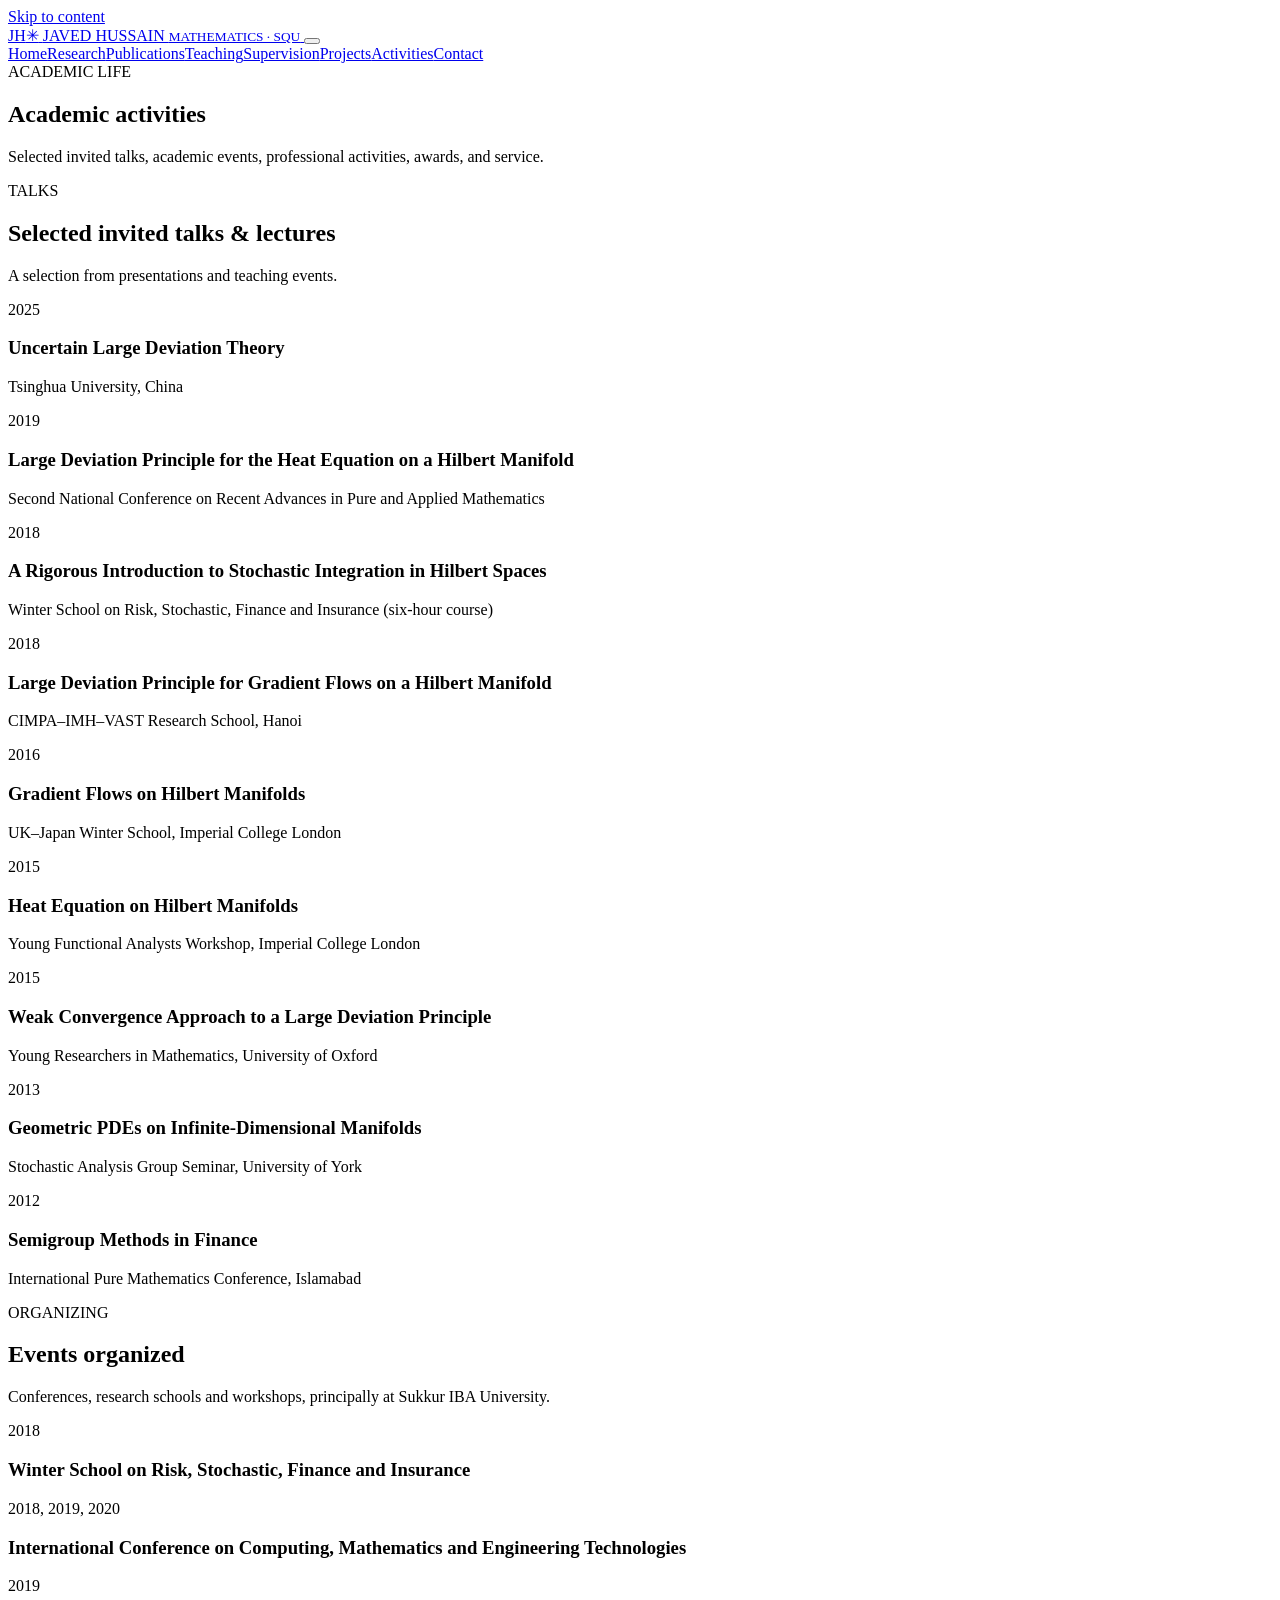
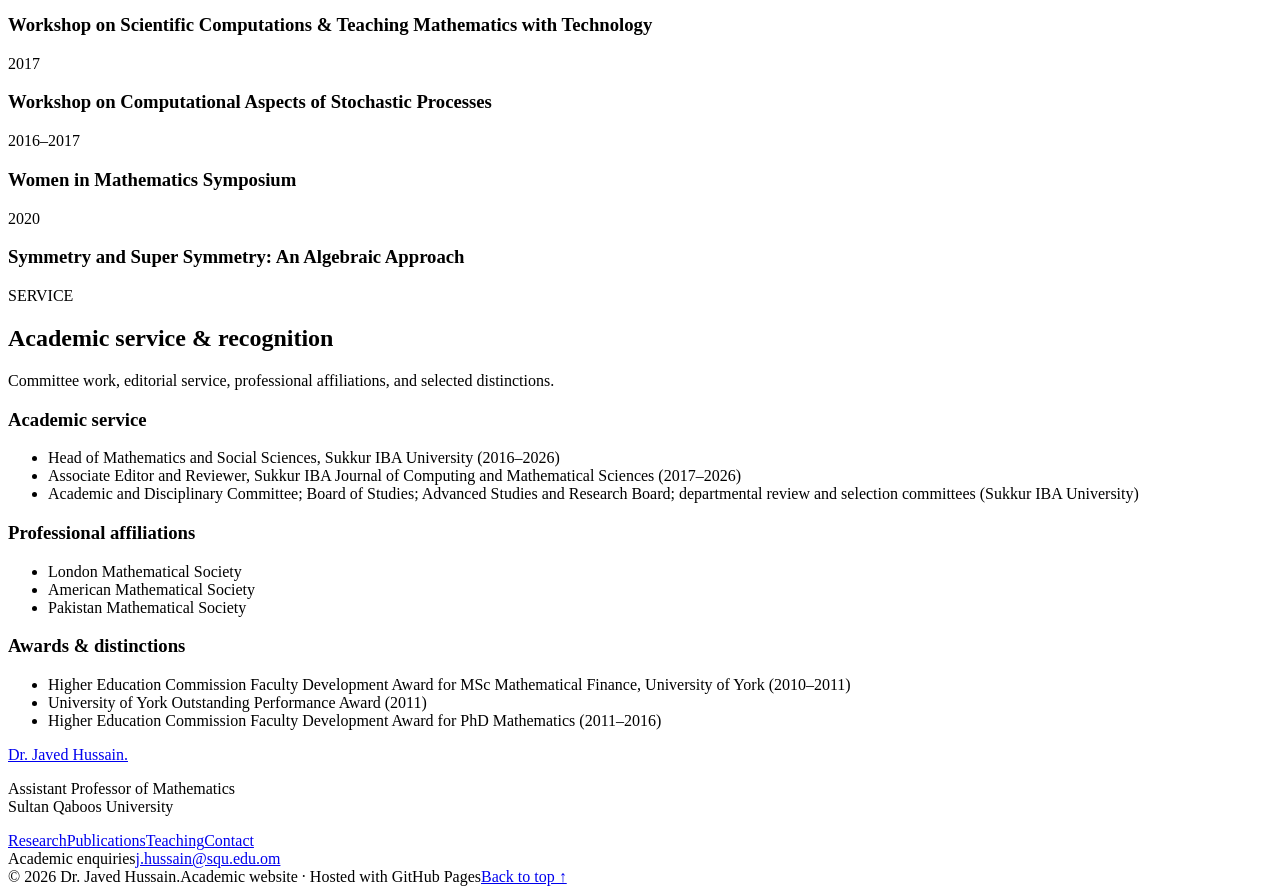
==== activities.html @ 92d04ea2 "Add files via upload" ====
<!doctype html>
<html lang="en">
<head>
  <meta charset="utf-8">
  <meta name="viewport" content="width=device-width, initial-scale=1">
  <meta name="theme-color" content="#193244">
  <meta name="description" content="Selected invited talks, conferences, workshops, awards and academic service.">
  <meta property="og:type" content="website">
  <meta property="og:title" content="Academic activities | Dr. Javed Hussain">
  <meta property="og:description" content="Selected invited talks, conferences, workshops, awards and academic service.">
  <meta property="og:image" content="assets/javed-photo.webp">
  <title>Academic activities | Dr. Javed Hussain</title>
  <link rel="icon" href="assets/favicon.svg" type="image/svg+xml">
  <link rel="stylesheet" href="assets/styles.css">
  <script src="assets/main.js" defer></script>
</head>
<body>
  <a class="skip-link" href="#main">Skip to content</a>
  <header class="site-header" id="top">
    <div class="container nav-inner">
      <a class="brand" href="index.html" aria-label="Dr. Javed Hussain, home">
        <span class="brand-monogram">JH<span class="brand-star">✳</span></span>
        <span class="brand-name">JAVED HUSSAIN <small>MATHEMATICS · SQU</small></span>
      </a>
      <button class="menu-toggle" id="menu-toggle" type="button" aria-controls="primary-nav" aria-expanded="false" aria-label="Open navigation"><span></span><span></span><span></span></button>
      <nav class="primary-nav" id="primary-nav" aria-label="Primary navigation">
      <a href="index.html" >Home</a><a href="research.html" >Research</a><a href="publications.html" >Publications</a><a href="teaching.html" >Teaching</a><a href="supervision.html" >Supervision</a><a href="projects.html" >Projects</a><a href="activities.html" aria-current="page">Activities</a><a href="contact.html" >Contact</a>
      </nav>
    </div>
  </header>
  <main id="main"><section class="page-intro container"><span class="eyebrow">ACADEMIC LIFE</span><h1>Academic activities</h1><p>Selected invited talks, academic events, professional activities, awards, and service.</p></section><section class="container section-spacing compact-top"><div class="section-head"><div><span class="eyebrow">TALKS</span><h2>Selected invited talks &amp; lectures</h2><p>A selection from presentations and teaching events.</p></div></div><div class="timeline"><article class="timeline-item"><div class="timeline-date">2025</div><div><h3>Uncertain Large Deviation Theory</h3><p>Tsinghua University, China</p></div></article><article class="timeline-item"><div class="timeline-date">2019</div><div><h3>Large Deviation Principle for the Heat Equation on a Hilbert Manifold</h3><p>Second National Conference on Recent Advances in Pure and Applied Mathematics</p></div></article><article class="timeline-item"><div class="timeline-date">2018</div><div><h3>A Rigorous Introduction to Stochastic Integration in Hilbert Spaces</h3><p>Winter School on Risk, Stochastic, Finance and Insurance (six-hour course)</p></div></article><article class="timeline-item"><div class="timeline-date">2018</div><div><h3>Large Deviation Principle for Gradient Flows on a Hilbert Manifold</h3><p>CIMPA–IMH–VAST Research School, Hanoi</p></div></article><article class="timeline-item"><div class="timeline-date">2016</div><div><h3>Gradient Flows on Hilbert Manifolds</h3><p>UK–Japan Winter School, Imperial College London</p></div></article><article class="timeline-item"><div class="timeline-date">2015</div><div><h3>Heat Equation on Hilbert Manifolds</h3><p>Young Functional Analysts Workshop, Imperial College London</p></div></article><article class="timeline-item"><div class="timeline-date">2015</div><div><h3>Weak Convergence Approach to a Large Deviation Principle</h3><p>Young Researchers in Mathematics, University of Oxford</p></div></article><article class="timeline-item"><div class="timeline-date">2013</div><div><h3>Geometric PDEs on Infinite-Dimensional Manifolds</h3><p>Stochastic Analysis Group Seminar, University of York</p></div></article><article class="timeline-item"><div class="timeline-date">2012</div><div><h3>Semigroup Methods in Finance</h3><p>International Pure Mathematics Conference, Islamabad</p></div></article></div></section><section class="section-tint"><div class="container section-spacing"><div class="section-head"><div><span class="eyebrow">ORGANIZING</span><h2>Events organized</h2><p>Conferences, research schools and workshops, principally at Sukkur IBA University.</p></div></div><div class="events-grid"><article class="event-card"><span class="year-tag">2018</span><h3>Winter School on Risk, Stochastic, Finance and Insurance</h3></article><article class="event-card"><span class="year-tag">2018, 2019, 2020</span><h3>International Conference on Computing, Mathematics and Engineering Technologies</h3></article><article class="event-card"><span class="year-tag">2019</span><h3>Workshop on Scientific Computations &amp; Teaching Mathematics with Technology</h3></article><article class="event-card"><span class="year-tag">2017</span><h3>Workshop on Computational Aspects of Stochastic Processes</h3></article><article class="event-card"><span class="year-tag">2016–2017</span><h3>Women in Mathematics Symposium</h3></article><article class="event-card"><span class="year-tag">2020</span><h3>Symmetry and Super Symmetry: An Algebraic Approach</h3></article></div></div></section><section class="container section-spacing"><div class="section-head"><div><span class="eyebrow">SERVICE</span><h2>Academic service &amp; recognition</h2><p>Committee work, editorial service, professional affiliations, and selected distinctions.</p></div></div><div class="three-cols"><div><h3 class="subsection-label">Academic service</h3><ul class="plain-list"><li>Head of Mathematics and Social Sciences, Sukkur IBA University (2016–2026)</li><li>Associate Editor and Reviewer, Sukkur IBA Journal of Computing and Mathematical Sciences (2017–2026)</li><li>Academic and Disciplinary Committee; Board of Studies; Advanced Studies and Research Board; departmental review and selection committees (Sukkur IBA University)</li></ul></div><div><h3 class="subsection-label">Professional affiliations</h3><ul class="plain-list"><li>London Mathematical Society</li><li>American Mathematical Society</li><li>Pakistan Mathematical Society</li></ul></div><div><h3 class="subsection-label">Awards &amp; distinctions</h3><ul class="plain-list"><li>Higher Education Commission Faculty Development Award for MSc Mathematical Finance, University of York (2010–2011)</li><li>University of York Outstanding Performance Award (2011)</li><li>Higher Education Commission Faculty Development Award for PhD Mathematics (2011–2016)</li></ul></div></div></section></main>
  <footer class="site-footer">
    <div class="container footer-top"><div><a class="footer-name" href="index.html">Dr. Javed Hussain<span class="dot">.</span></a><p>Assistant Professor of Mathematics<br>Sultan Qaboos University</p></div><div class="footer-links"><a href="research.html">Research</a><a href="publications.html">Publications</a><a href="teaching.html">Teaching</a><a href="contact.html">Contact</a></div><div class="footer-contact"><span>Academic enquiries</span><a href="mailto:j.hussain@squ.edu.om">j.hussain@squ.edu.om</a></div></div>
    <div class="container footer-bottom"><span>© <span id="year">2026</span> Dr. Javed Hussain.</span><span>Academic website · Hosted with GitHub Pages</span><a href="#top">Back to top ↑</a></div>
  </footer>
</body>
</html>
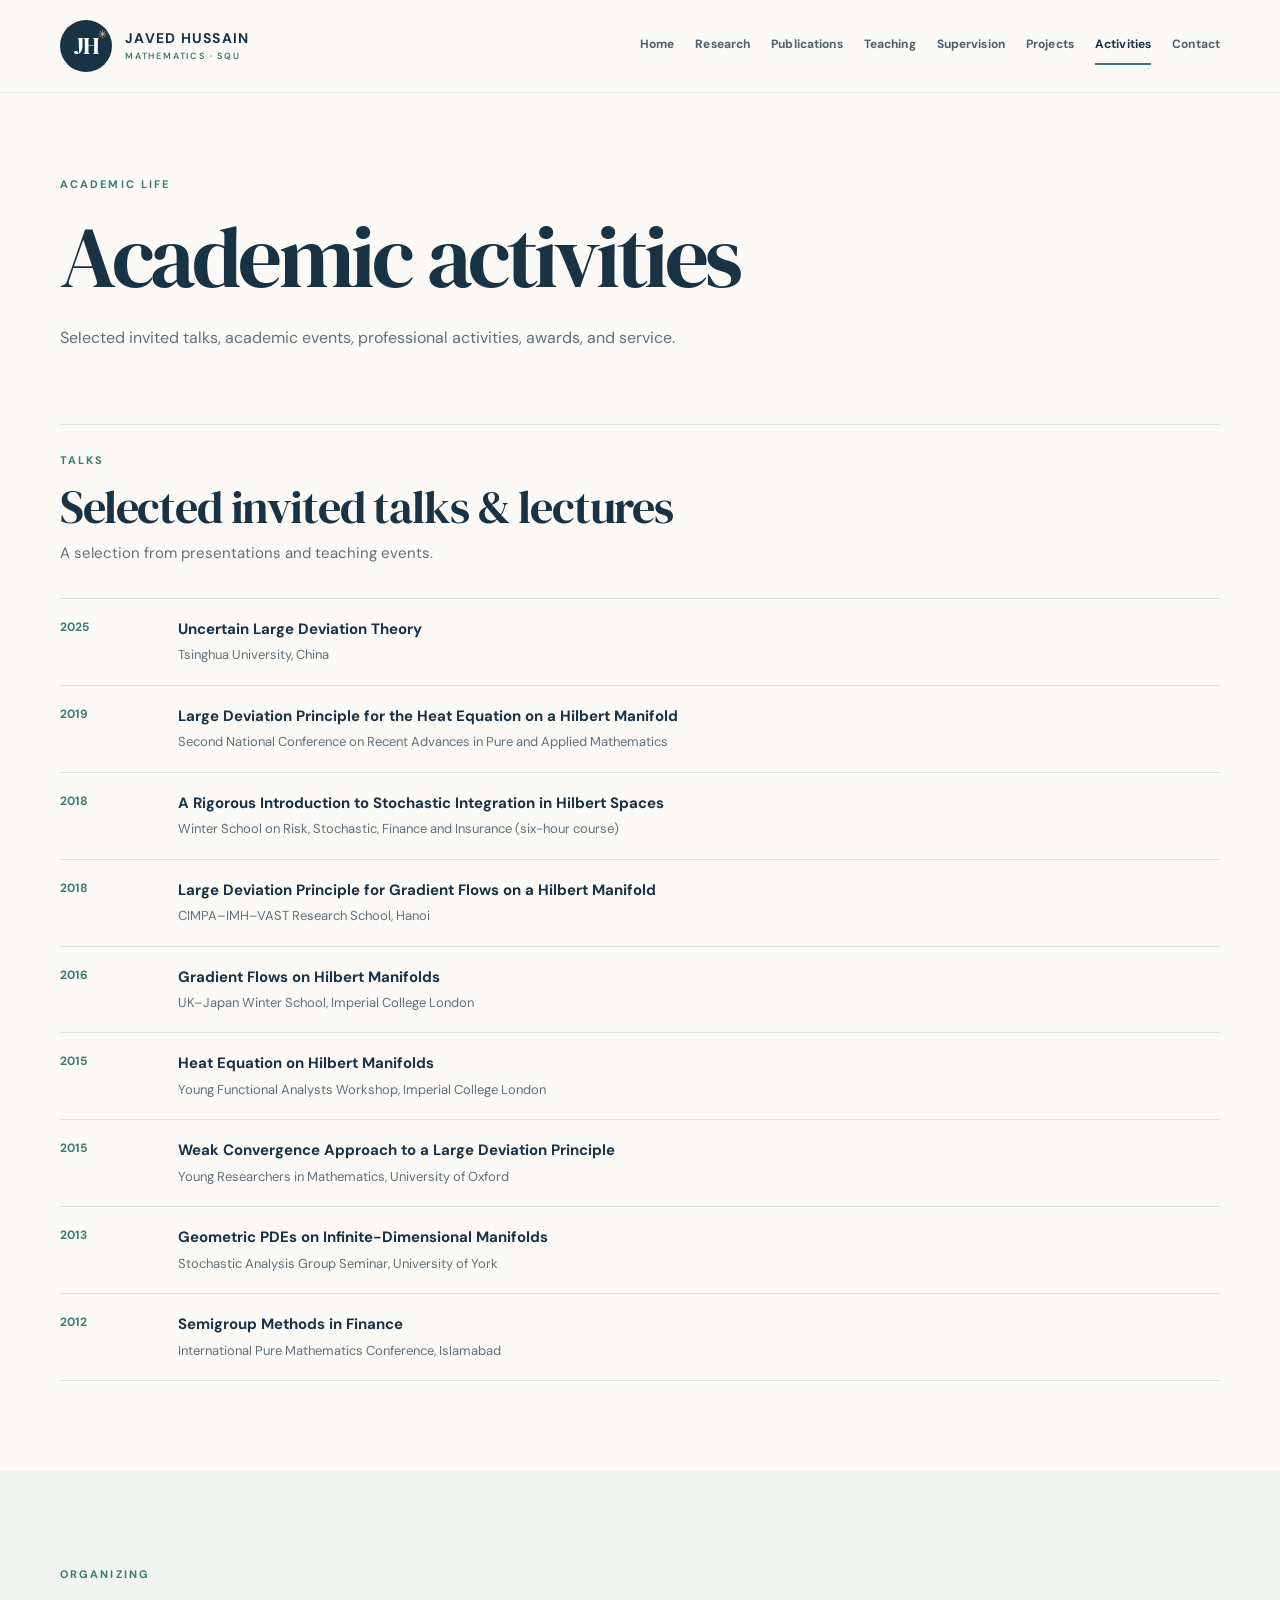
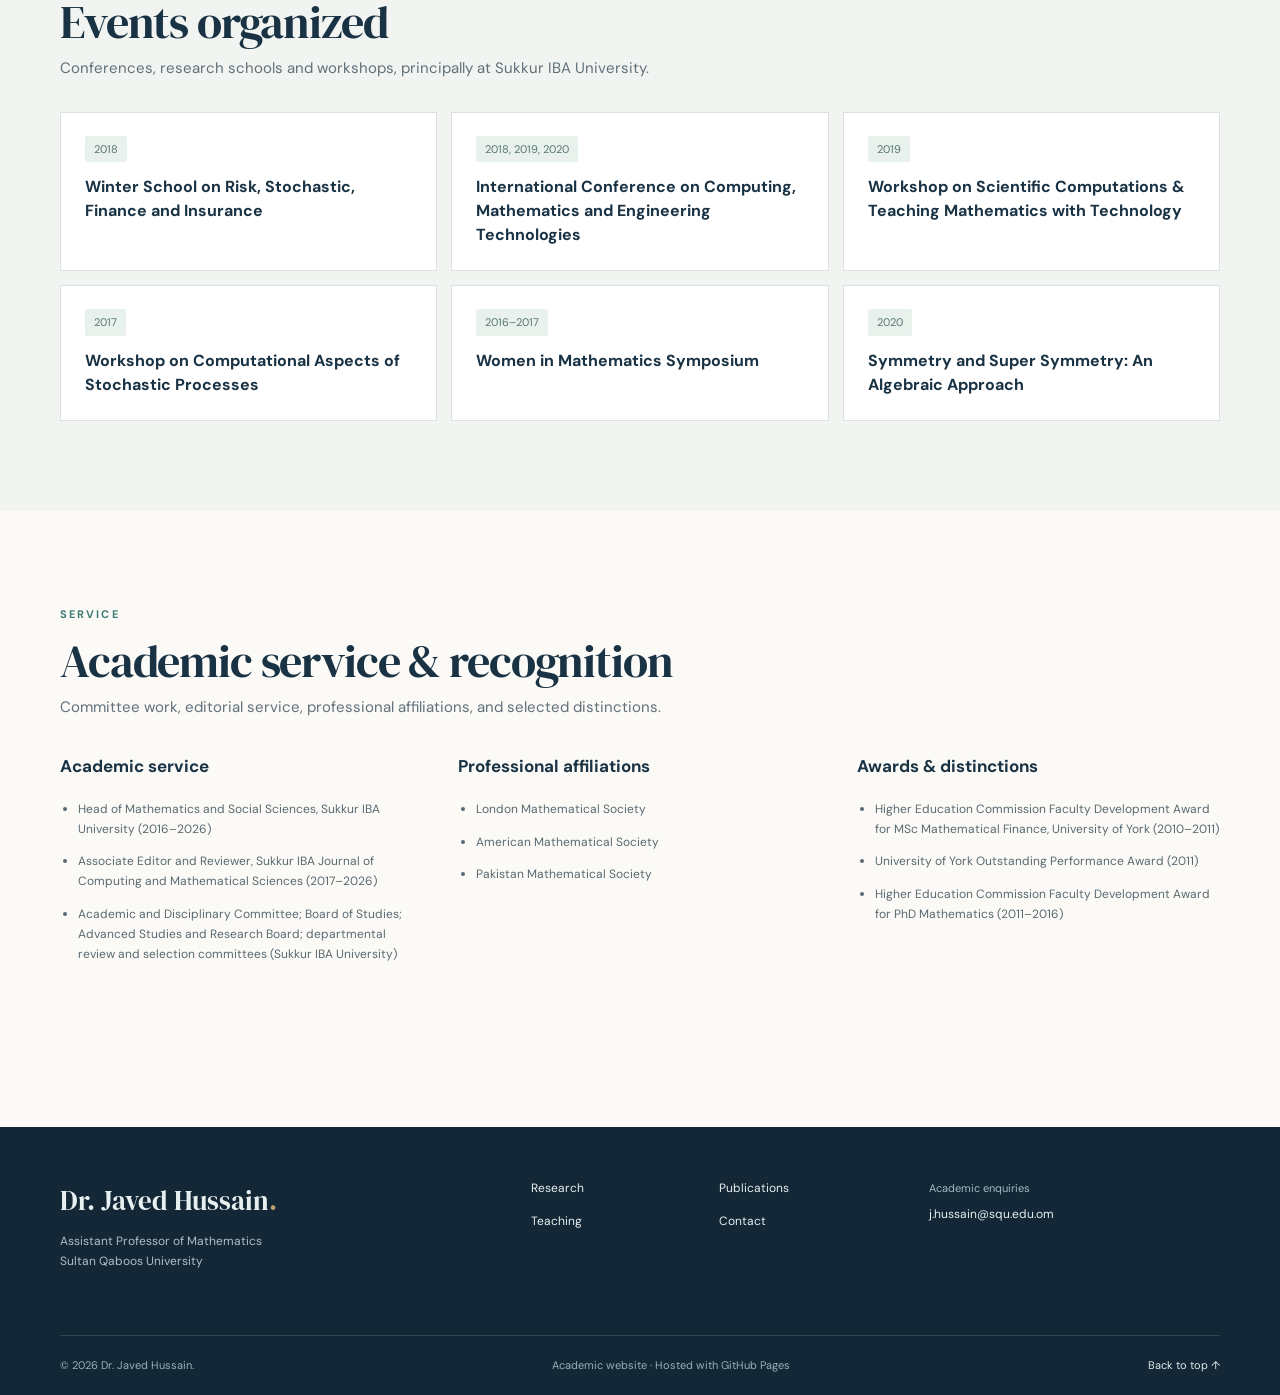
==== commit 1dbf6fc3: "Add files via upload" ====
--- a/activities.html
+++ b/activities.html
@@ -8,11 +8,11 @@
   <meta property="og:type" content="website">
   <meta property="og:title" content="Academic activities | Dr. Javed Hussain">
   <meta property="og:description" content="Selected invited talks, conferences, workshops, awards and academic service.">
-  <meta property="og:image" content="assets/javed-photo.webp">
+  <meta property="og:image" content="./javed-photo.webp">
   <title>Academic activities | Dr. Javed Hussain</title>
-  <link rel="icon" href="assets/favicon.svg" type="image/svg+xml">
-  <link rel="stylesheet" href="assets/styles.css">
-  <script src="assets/main.js" defer></script>
+  <link rel="icon" href="./favicon.svg" type="image/svg+xml">
+  <link rel="stylesheet" href="./styles.css">
+  <script src="./main.js" defer></script>
 </head>
 <body>
   <a class="skip-link" href="#main">Skip to content</a>
--- a/styles.css
+++ b/styles.css
@@ -0,0 +1,13 @@
+@import url('https://fonts.googleapis.com/css2?family=DM+Sans:wght@400;500;600;700&family=DM+Serif+Display:ital@0;1&display=swap');
+:root{--ink:#193244;--inkdeep:#132736;--paper:#fbfaf7;--white:#fff;--muted:#617079;--line:#dce2e1;--accent:#3e7a74;--accent2:#bb8b59;--tint:#f1f4f0;--shadow:0 18px 46px rgba(17,43,54,.07);--serif:'DM Serif Display',Georgia,serif;--sans:'DM Sans',system-ui,-apple-system,Segoe UI,sans-serif}
+*{box-sizing:border-box}html{scroll-behavior:smooth}body{margin:0;font-family:var(--sans);font-size:15px;line-height:1.65;background:var(--paper);color:var(--ink);-webkit-font-smoothing:antialiased}a{color:inherit;text-decoration:none}a:hover{color:var(--accent)}button,input,select{font:inherit}button{cursor:pointer}img{max-width:100%;height:auto}.container{width:min(1160px,calc(100% - 88px));margin-inline:auto}.skip-link{position:absolute;z-index:999;left:12px;top:-80px;padding:12px 20px;background:#fff}.skip-link:focus{top:8px}
+.site-header{position:relative;z-index:10;background:rgba(251,250,247,.97);border-bottom:1px solid #e3e5e1}.nav-inner{height:92px;display:flex;align-items:center;justify-content:space-between;gap:24px}.brand{display:flex;align-items:center;gap:13px;flex-shrink:0}.brand-monogram{display:grid;place-items:center;position:relative;font-family:var(--serif);font-size:24px;color:#fff;width:52px;height:52px;background:var(--ink);border-radius:50%;letter-spacing:-1px}.brand-star{font-family:var(--sans);font-size:11px;position:absolute;color:#edc79a;right:6px;top:5px}.brand-name{font-weight:700;font-size:14px;letter-spacing:.09em;line-height:1.5}.brand-name small{display:block;font-size:9px;font-weight:600;letter-spacing:.2em;color:var(--accent);margin-top:1px}.primary-nav{display:flex;align-items:center;gap:21px}.primary-nav a{font-size:12px;font-weight:700;letter-spacing:.01em;color:#4c606c;white-space:nowrap;padding:8px 0;border-bottom:2px solid transparent}.primary-nav a:hover,.primary-nav a[aria-current="page"]{color:var(--ink);border-bottom-color:var(--accent)}.menu-toggle{display:none;background:none;border:0;padding:12px}.menu-toggle span{display:block;width:24px;height:2px;background:var(--ink);margin:5px 0}
+.home-hero{background:#edf1ed;overflow:hidden;position:relative}.home-hero:before{content:"";position:absolute;right:-140px;top:-200px;width:720px;height:720px;border-radius:50%;border:1px solid rgba(60,121,115,.13)}.home-hero:after{content:"";position:absolute;right:-20px;top:-70px;width:520px;height:520px;border-radius:50%;border:1px solid rgba(60,121,115,.1)}.hero-grid{min-height:610px;display:grid;grid-template-columns:minmax(0,1.3fr) minmax(280px,.7fr);gap:45px;align-items:center;padding-block:72px 65px}.hero-copy{position:relative;z-index:2}.topline,.eyebrow{font-size:11px;letter-spacing:.19em;color:var(--accent);font-weight:700;text-transform:uppercase}.topline{display:flex;gap:10px;align-items:center}.live-dot{width:9px;height:9px;border-radius:50%;background:#6e9991;display:inline-block;box-shadow:0 0 0 5px rgba(110,153,145,.12)}h1,h2,h3,p{margin-top:0}h1,h2,h3{font-weight:400}h1,h2{font-family:var(--serif)}.hero-copy h1{font-size:clamp(68px,7.6vw,112px);letter-spacing:-.045em;line-height:.98;margin:25px 0 25px}.hero-copy h1 em{font-weight:400;color:#54827e}.hero-role{font-size:16px;font-weight:700;letter-spacing:.004em;line-height:1.7;margin-bottom:18px}.dotsep{color:var(--accent2);padding-inline:8px}.hero-description{max-width:630px;color:#51646c;line-height:1.85;font-size:14px}.hero-actions{display:flex;gap:10px;flex-wrap:wrap;margin-top:30px}.button{display:inline-flex;align-items:center;justify-content:center;border-radius:5px;padding:12px 21px;font-size:13px;font-weight:700;min-height:47px;transition:transform .2s,background .2s,border-color .2s}.button:hover{transform:translateY(-2px)}.button-dark{background:var(--ink);color:#fff}.button-dark:hover{color:#fff;background:#315b60}.button-outline{border:1px solid #9cacaa;color:var(--ink)}.button-outline:hover{border-color:var(--accent)}.profile-row{display:flex;flex-wrap:wrap;gap:22px;margin-top:26px}.mini-link{color:var(--accent);font-weight:700;font-size:12px}.mini-link:hover{color:#214d4e;text-decoration:underline;text-underline-offset:4px}.hero-art{height:440px;position:relative;display:grid;place-items:center;z-index:1}.portrait-backdrop{position:absolute;z-index:0;width:310px;height:375px;background:#cedbd5;border-radius:150px 150px 16px 16px;transform:rotate(5deg) translate(18px,2px)}.portrait-frame{position:relative;z-index:1;width:290px;height:365px;overflow:hidden;border-radius:150px 150px 16px 16px;background:#fff;box-shadow:var(--shadow);display:flex;align-items:flex-end;justify-content:center}.portrait-frame img{width:100%;height:100%;object-fit:cover;object-position:center top}.portrait-caption{z-index:2;position:absolute;bottom:-2px;left:-28px;display:flex;align-items:center;gap:12px;background:#fff;border:1px solid #e1e9e5;padding:17px 21px;box-shadow:var(--shadow);font-size:11px;line-height:1.45;color:#66777d;min-width:235px}.portrait-caption strong{color:var(--ink)}.caption-mark{color:#c29b6c;font-size:23px}.facts-strip{background:#193244;color:#dce8e8}.fact-grid{display:grid;grid-template-columns:repeat(4,1fr)}.fact{padding:27px 30px;border-right:1px solid rgba(255,255,255,.15);display:flex;flex-direction:column;gap:4px}.fact:first-child{padding-left:0}.fact:last-child{border-right:0}.fact-big{font-family:var(--serif);font-size:32px;color:#fff;line-height:1.25}.fact>span:last-child{font-size:11px;letter-spacing:.02em;color:#c2d1d0}
+.section-spacing{padding-block:90px}.compact-top{padding-top:22px}.section-head{display:flex;align-items:flex-end;justify-content:space-between;gap:20px;margin-bottom:32px}.section-head h2{font-size:clamp(34px,3.6vw,51px);line-height:1.12;letter-spacing:-.025em;margin:10px 0 8px}.section-head p{color:var(--muted);margin:0;max-width:630px}.text-link{color:var(--accent);font-size:13px;font-weight:700;white-space:nowrap}.text-link:hover{text-decoration:underline;text-underline-offset:5px}.grid-two{display:grid;grid-template-columns:repeat(2,minmax(0,1fr));gap:16px}.grid-gap-large{margin-top:22px;gap:20px}.topic-card,.project-card{background:#fff;border:1px solid #dce6e1;padding:30px 33px 31px;min-height:285px;box-shadow:0 4px 14px rgba(15,52,60,.02)}.topic-card:hover,.project-card:hover{border-color:#b3c7c2;box-shadow:var(--shadow)}.topic-top{display:flex;justify-content:space-between;align-items:start}.chip{display:inline-flex;align-items:center;color:var(--accent);background:#ecf4f0;border-radius:30px;font-size:10px;letter-spacing:.06em;font-weight:700;text-transform:uppercase;padding:6px 10px}.topic-mark{font-family:Georgia,serif;color:#a2bab1;font-size:25px}.topic-card h3,.project-card h3{font-family:var(--serif);font-size:27px;line-height:1.18;margin:23px 0 12px}.topic-card p,.project-card p{color:var(--muted);font-size:13px;line-height:1.7}.check-list{padding:8px 0 0;margin:0;list-style:none}.check-list li{font-size:12px;margin:8px 0;color:#445d65;padding-left:19px;position:relative}.check-list li:before{content:'·';position:absolute;left:0;font-weight:700;color:var(--accent);font-size:22px;top:-8px}.section-tint{background:var(--tint)}.pub-list{background:#fff;border:1px solid #e0e7e4}.pub-entry{display:grid;grid-template-columns:82px 1fr;gap:22px;padding:25px 28px;border-bottom:1px solid #e4e9e6}.pub-entry:last-child{border-bottom:0}.pub-year{color:#50817e;font-family:var(--serif);font-size:24px;line-height:1.25}.pub-main p{font-size:13px;line-height:1.7;margin:0;color:#314b57}.entry-actions{margin-top:9px}.split-callout{background:#193244;color:#fff;padding:53px 58px;display:flex;align-items:center;justify-content:space-between;gap:60px}.split-callout .eyebrow{color:#bdd7cf}.split-callout h2{font-size:43px;line-height:1.14;margin:12px 0 14px}.split-callout p{color:#ccd8dd;font-size:13px;max-width:550px}.split-callout .button-dark{background:#f3efe5;color:var(--ink);white-space:nowrap}.split-callout .button-dark:hover{background:#fff}.callout-links{min-width:240px}.callout-link{display:block;border-bottom:1px solid rgba(255,255,255,.3);padding:12px 0;font-weight:700;font-size:15px}.callout-link:hover{color:#bcd9d1}
+.page-intro{padding-block:78px 55px;border-bottom:1px solid var(--line)}.page-intro h1{font-size:clamp(53px,6.8vw,91px);line-height:1.07;letter-spacing:-.04em;margin:14px 0 21px}.page-intro p{color:var(--muted);font-size:16px;max-width:790px;line-height:1.8}.two-lists{display:grid;grid-template-columns:repeat(2,minmax(0,1fr));gap:72px}.subsection-label{font-size:17px;font-weight:700;font-family:var(--sans);margin:0 0 20px}.timeline{border-top:1px solid var(--line)}.timeline-item{display:grid;grid-template-columns:100px 1fr;gap:18px;padding:19px 0;border-bottom:1px solid var(--line)}.timeline-date{font-size:12px;font-weight:700;color:var(--accent)}.timeline-item h3{font-size:15px;font-weight:700;font-family:var(--sans);margin:0 0 4px;line-height:1.5}.timeline-item p{font-size:13px;color:var(--muted);margin:0}.timeline-item small{display:block;margin-top:9px;color:#68777a;font-size:12px}.publication-toolbar{display:flex;align-items:end;gap:20px;padding:23px;background:#eef3ef;border:1px solid #d9e3dc;border-bottom:0}.publication-toolbar label{display:block;color:#4b6566;font-size:11px;font-weight:700;text-transform:uppercase;letter-spacing:.06em;margin-bottom:8px}.search-wrap{flex:1}.search-wrap input,.filter-wrap select{height:46px;padding:0 15px;border:1px solid #cedbd6;border-radius:5px;background:#fff;color:var(--ink);outline-color:var(--accent);width:100%}.filter-wrap{width:165px}.pub-count{min-width:98px;display:flex;flex-direction:column;gap:1px;align-items:center}.pub-count strong{font-size:25px;line-height:1.1;font-family:var(--serif)}.pub-count span{font-size:10px;color:var(--muted)}.full-list .pub-entry{padding:22px 25px}.empty-state{padding:20px;border:1px solid var(--line)}.footnote-panel{margin-top:22px;background:#fff8e8;border-left:3px solid #c9a26d;padding:17px 21px;font-size:12px;color:#6e654e}.pub-entry[hidden],#publication-empty[hidden]{display:none!important}
+.feature-panel{background:#e7efea;border-left:4px solid var(--accent);padding:39px 44px;margin-bottom:28px}.feature-panel h2{font-size:43px;line-height:1.15;margin:12px 0}.feature-panel p{max-width:840px;color:#4a6369}.small-note{font-size:12px!important;font-style:italic}.course-grid{display:grid;grid-template-columns:repeat(3,minmax(0,1fr));gap:14px}.course-item{background:#fff;padding:22px 24px;border:1px solid var(--line)}.course-code{font-size:11px;font-weight:700;letter-spacing:.06em;color:var(--accent)}.course-item h3{font-size:17px;font-weight:700;font-family:var(--sans);margin:14px 0 0;line-height:1.45}.resource-grid{display:grid;grid-template-columns:repeat(2,minmax(0,1fr));gap:12px}.resource-item{display:flex;align-items:center;gap:17px;padding:20px;background:#fff;border:1px solid var(--line)}.resource-item h3{font-size:14px;font-weight:700;font-family:var(--sans);margin:0 0 3px}.resource-item p{font-size:11px;color:var(--muted);margin:0}.resource-item .mini-link{margin-left:auto}.resource-symbol{width:38px;height:38px;border-radius:50%;background:#eff5f1;color:var(--accent);display:grid;place-items:center;flex-shrink:0}.stat-tiles{display:grid;grid-template-columns:repeat(3,1fr);gap:12px}.stat-tiles div{background:var(--ink);padding:22px 26px;color:#e1eded;display:flex;align-items:baseline;gap:16px}.stat-tiles strong{font-family:var(--serif);font-size:39px;color:#fff;line-height:1}.stat-tiles span{font-size:12px}.student-grid{display:grid;grid-template-columns:repeat(2,minmax(0,1fr));gap:13px}.student-card{background:#fff;border:1px solid var(--line);padding:22px 24px;min-height:151px}.student-top{display:flex;justify-content:space-between;gap:12px;align-items:start}.student-top strong{font-size:14px}.year-tag{display:inline-block;font-size:11px;color:#567772;background:#e9f1ec;padding:4px 9px;border-radius:2px;white-space:nowrap}.student-card p{color:#465e66;font-size:12px;line-height:1.55;margin:10px 0}.student-card small{display:block;color:#869394;font-size:11px}.project-card{min-height:0}.project-card h3{margin-top:15px}.project-stack{border:1px solid var(--line);background:#fff}.support-item{display:flex;align-items:center;justify-content:space-between;gap:18px;padding:27px 30px;border-bottom:1px solid var(--line)}.support-item:last-child{border-bottom:0}.support-item h3{font-size:17px;font-family:var(--sans);font-weight:700;margin:8px 0 4px}.support-item p{color:var(--muted);margin:0;font-size:12px}.funding-label{font-size:12px;color:var(--accent);font-weight:700;text-align:right}.events-grid{display:grid;grid-template-columns:repeat(3,1fr);gap:14px}.event-card{border:1px solid var(--line);background:#fff;padding:23px 24px}.event-card h3{font-size:16px;font-family:var(--sans);line-height:1.5;font-weight:700;margin:13px 0 0}.three-cols{display:grid;grid-template-columns:repeat(3,minmax(0,1fr));gap:35px}.plain-list{margin:0;padding-left:18px}.plain-list li{font-size:12px;color:#596970;margin-bottom:13px}.contact-grid{display:grid;grid-template-columns:1.2fr .8fr;gap:30px}.contact-panel{background:#e8efea;padding:48px}.contact-panel h2{font-size:48px;line-height:1.1;margin:12px 0}.contact-panel>p{color:var(--muted);max-width:420px}.contact-detail{padding:20px 0;border-top:1px solid #cbdbd3;display:flex;flex-direction:column;gap:6px}.contact-detail span{font-size:11px;color:var(--accent);font-weight:700;text-transform:uppercase;letter-spacing:.07em}.contact-detail a,.contact-detail strong{font-size:16px;line-height:1.6}.contact-panel .button{margin-top:20px}.contact-side{padding:32px 12px}.contact-side h3{font-family:var(--serif);font-size:29px;margin-bottom:7px}.contact-side>p{font-size:13px;color:var(--muted)}.contact-profile-list{display:flex;flex-direction:column;margin-top:25px;border-top:1px solid var(--line)}.contact-profile{font-size:14px;font-weight:700;border-bottom:1px solid var(--line);padding:14px 0;display:flex;justify-content:space-between}.contact-profile:after{content:'↗';color:var(--accent)}.contact-profile span{display:none}.notice-box{margin-top:44px;border:1px solid #d9e7e1;padding:20px 23px;background:#fff}.notice-box strong{font-size:13px}.notice-box p{font-size:12px;color:var(--muted);margin:8px 0 0}
+.site-footer{margin-top:60px;background:var(--inkdeep);color:#e8eff0}.footer-top{padding-block:52px;display:grid;grid-template-columns:1.2fr 1fr .8fr;gap:35px}.footer-name{font-family:var(--serif);font-size:27px}.dot{color:#bda071}.footer-top p{margin-top:8px;color:#aebfc8;font-size:12px}.footer-links{display:grid;grid-template-columns:repeat(2,1fr);align-content:start;gap:13px}.footer-links a,.footer-contact a{font-size:12px}.footer-links a:hover,.footer-contact a:hover{color:#b0d2ca}.footer-contact{display:flex;flex-direction:column;gap:8px}.footer-contact span{font-size:11px;color:#a5bbc3}.footer-bottom{display:flex;justify-content:space-between;gap:20px;align-items:center;border-top:1px solid #304350;padding-block:20px;color:#9ab0b7;font-size:11px}.footer-bottom a{color:#e0eaea}
+@media(max-width:1100px){.primary-nav{gap:14px}.primary-nav a{font-size:11px}.container{width:min(1060px,calc(100% - 60px))}.hero-copy h1{font-size:76px}}@media(max-width:920px){.nav-inner{height:78px}.menu-toggle{display:block;margin-left:auto}.primary-nav{display:none;position:absolute;top:100%;left:0;right:0;background:var(--paper);padding:18px 30px 24px;box-shadow:0 20px 30px rgba(18,36,44,.1);border-bottom:1px solid var(--line);grid-template-columns:repeat(4,1fr);gap:13px}.primary-nav.is-open{display:grid}.primary-nav a{font-size:13px;padding:10px}.hero-grid{grid-template-columns:1fr 270px;gap:15px}.hero-copy h1{font-size:72px}.hero-art{transform:scale(.9)}.fact{padding:25px 12px}.fact-big{font-size:28px}.course-grid,.events-grid{grid-template-columns:repeat(2,1fr)}.two-lists{gap:30px}.footer-top{grid-template-columns:1fr 1fr}}
+@media(max-width:720px){.container{width:calc(100% - 38px)}.hero-grid{display:flex;flex-direction:column;align-items:stretch;padding-block:48px 32px;gap:30px}.hero-copy h1{font-size:72px}.hero-art{height:340px;transform:none}.portrait-frame{width:233px;height:289px}.portrait-backdrop{width:240px;height:295px}.portrait-caption{left:calc(50% - 145px);bottom:-2px}.facts-strip .fact-grid{grid-template-columns:repeat(2,1fr)}.fact{padding:19px!important}.fact:nth-child(odd){border-right:1px solid rgba(255,255,255,.15)}.fact:nth-child(1),.fact:nth-child(2){border-bottom:1px solid rgba(255,255,255,.15)}.section-spacing{padding-block:54px}.compact-top{padding-top:20px}.grid-two,.two-lists,.resource-grid,.student-grid,.contact-grid,.three-cols{grid-template-columns:1fr}.section-head{align-items:start;flex-direction:column}.section-head h2{font-size:39px}.page-intro{padding-block:53px 37px}.page-intro h1{font-size:58px}.page-intro p{font-size:14px}.split-callout{padding:33px;display:block}.split-callout h2{font-size:35px}.callout-links{margin-top:24px}.publication-toolbar{flex-wrap:wrap}.search-wrap{flex-basis:100%}.filter-wrap{flex:1}.stat-tiles{grid-template-columns:1fr;gap:6px}.course-grid,.events-grid{grid-template-columns:1fr}.footer-top{grid-template-columns:1fr;gap:24px}.footer-bottom{flex-wrap:wrap}.topic-card{padding:26px}.primary-nav{grid-template-columns:repeat(2,1fr)}.support-item{flex-direction:column;align-items:start}.funding-label{text-align:left}.contact-panel{padding:30px}}
+@media(max-width:450px){.hero-copy h1{font-size:59px}.hero-role{font-size:14px}.hero-description{font-size:13px}.brand-monogram{width:44px;height:44px;font-size:19px}.brand-name{font-size:11px}.brand-name small{font-size:8px}.pub-entry{grid-template-columns:1fr;gap:6px;padding:21px 18px}.pub-year{font-size:20px}.page-intro h1{font-size:48px}.feature-panel{padding:24px}.feature-panel h2{font-size:32px}}
+@media(prefers-reduced-motion:reduce){html{scroll-behavior:auto}*,*:before,*:after{transition:none!important}}
